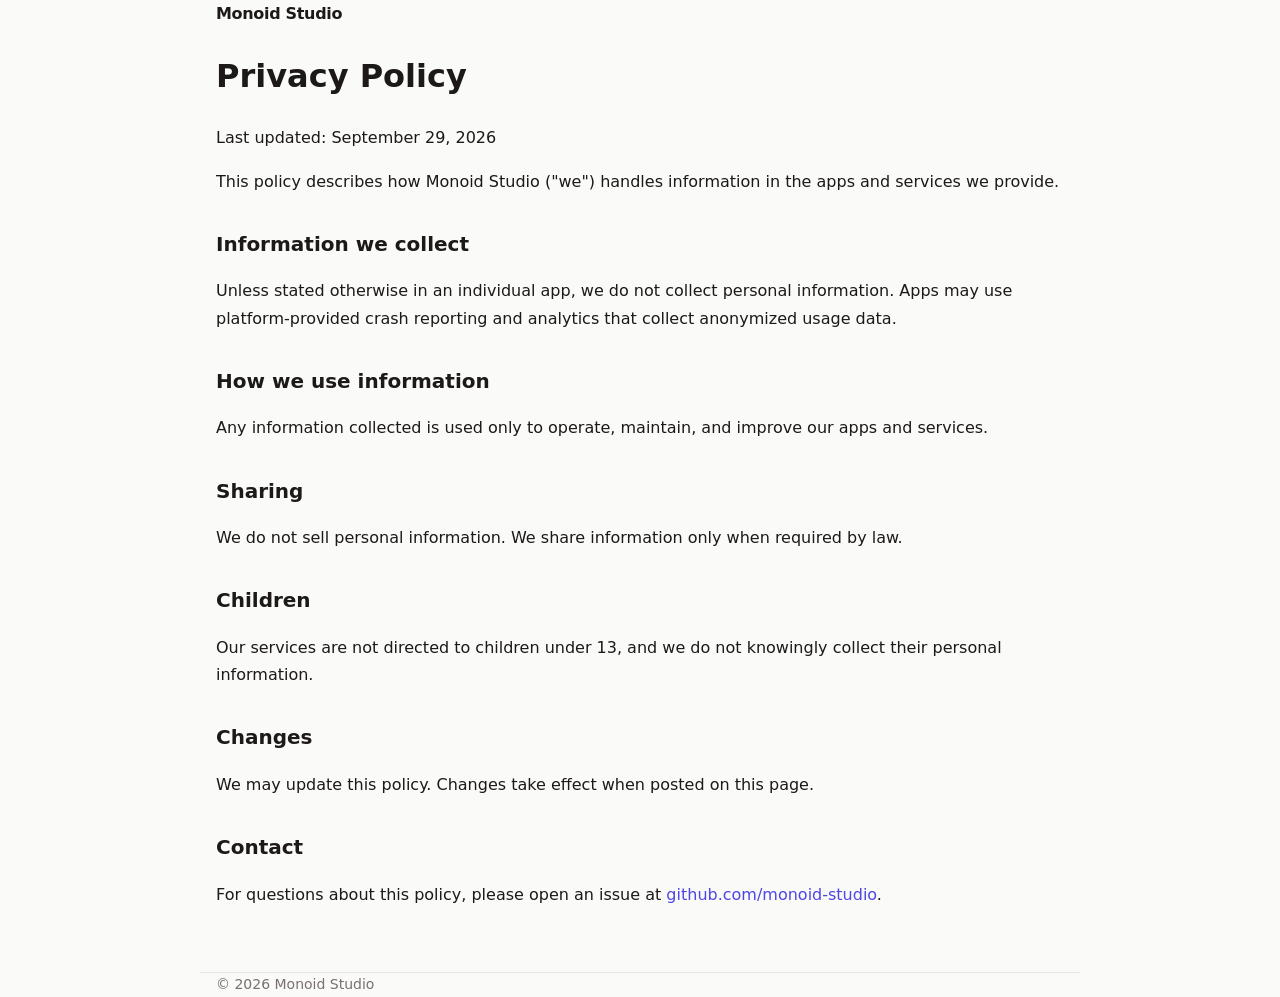
==== privacy.html @ dab2a357 "feat: add initial Monoid Studio website Co-Authored-By: Claude Opus 5.5 <noreply@anthropic.com>" ====
<!doctype html>
<html lang="en">
<head>
  <meta charset="utf-8">
  <meta name="viewport" content="width=device-width, initial-scale=1">
  <title>Privacy Policy – Monoid Studio</title>
  <link rel="stylesheet" href="style.css">
</head>
<body>
  <header class="container">
    <a class="logo" href="/">Monoid Studio</a>
  </header>

  <main class="container prose">
    <h1>Privacy Policy</h1>
    <p>Last updated: September 29, 2026</p>
    <p>This policy describes how Monoid Studio ("we") handles information in the apps and services we provide.</p>

    <h2>Information we collect</h2>
    <p>Unless stated otherwise in an individual app, we do not collect personal information. Apps may use platform-provided crash reporting and analytics that collect anonymized usage data.</p>

    <h2>How we use information</h2>
    <p>Any information collected is used only to operate, maintain, and improve our apps and services.</p>

    <h2>Sharing</h2>
    <p>We do not sell personal information. We share information only when required by law.</p>

    <h2>Children</h2>
    <p>Our services are not directed to children under 13, and we do not knowingly collect their personal information.</p>

    <h2>Changes</h2>
    <p>We may update this policy. Changes take effect when posted on this page.</p>

    <h2>Contact</h2>
    <p>For questions about this policy, please open an issue at <a href="https://github.com/monoid-studio">github.com/monoid-studio</a>.</p>
  </main>

  <footer class="container">
    <span>&copy; 2026 Monoid Studio</span>
  </footer>
</body>
</html>
---- style.css ----
:root {
  --bg: #fafaf9;
  --fg: #1c1917;
  --muted: #78716c;
  --line: #e7e5e4;
  --card: #ffffff;
  --accent: #4f46e5;
}

@media (prefers-color-scheme: dark) {
  :root {
    --bg: #0c0a09;
    --fg: #f5f5f4;
    --muted: #a8a29e;
    --line: #292524;
    --card: #1c1917;
    --accent: #818cf8;
  }
}

* { box-sizing: border-box; }

body {
  margin: 0;
  background: var(--bg);
  color: var(--fg);
  font: 16px/1.7 system-ui, -apple-system, "Segoe UI", sans-serif;
}

a { color: var(--accent); text-decoration: none; }
a:hover { text-decoration: underline; }

.container { max-width: 880px; margin: 0 auto; padding: 0 16px; }

header { display: flex; justify-content: space-between; align-items: center; padding-top: 24px; padding-bottom: 24px; }
.logo { color: var(--fg); font-weight: 700; letter-spacing: -0.02em; }
nav a { margin-left: 20px; color: var(--muted); }

.hero { padding: 72px 0 48px; }
.hero h1 { font-size: clamp(2rem, 6vw, 3.25rem); line-height: 1.15; letter-spacing: -0.03em; margin: 0 0 20px; }
.hero p { color: var(--muted); font-size: 1.125rem; max-width: 600px; }

section { padding: 32px 0; border-top: 1px solid var(--line); }
.hero { border-top: none; }
h2 { font-size: 1.25rem; margin-top: 0; }

.cards { display: grid; grid-template-columns: repeat(auto-fit, minmax(220px, 1fr)); gap: 16px; }
.cards article { background: var(--card); border: 1px solid var(--line); border-radius: 12px; padding: 20px; }
.cards h3 { margin: 0 0 8px; font-size: 1rem; }
.cards p { margin: 0; color: var(--muted); }

dl { display: grid; grid-template-columns: max-content 1fr; gap: 8px 24px; }
dt { color: var(--muted); }
dd { margin: 0; }

.prose { padding-bottom: 48px; }
.prose h2 { margin-top: 32px; }

footer { display: flex; justify-content: space-between; padding-top: 32px; padding-bottom: 48px; color: var(--muted); font-size: 0.875rem; border-top: 1px solid var(--line); }
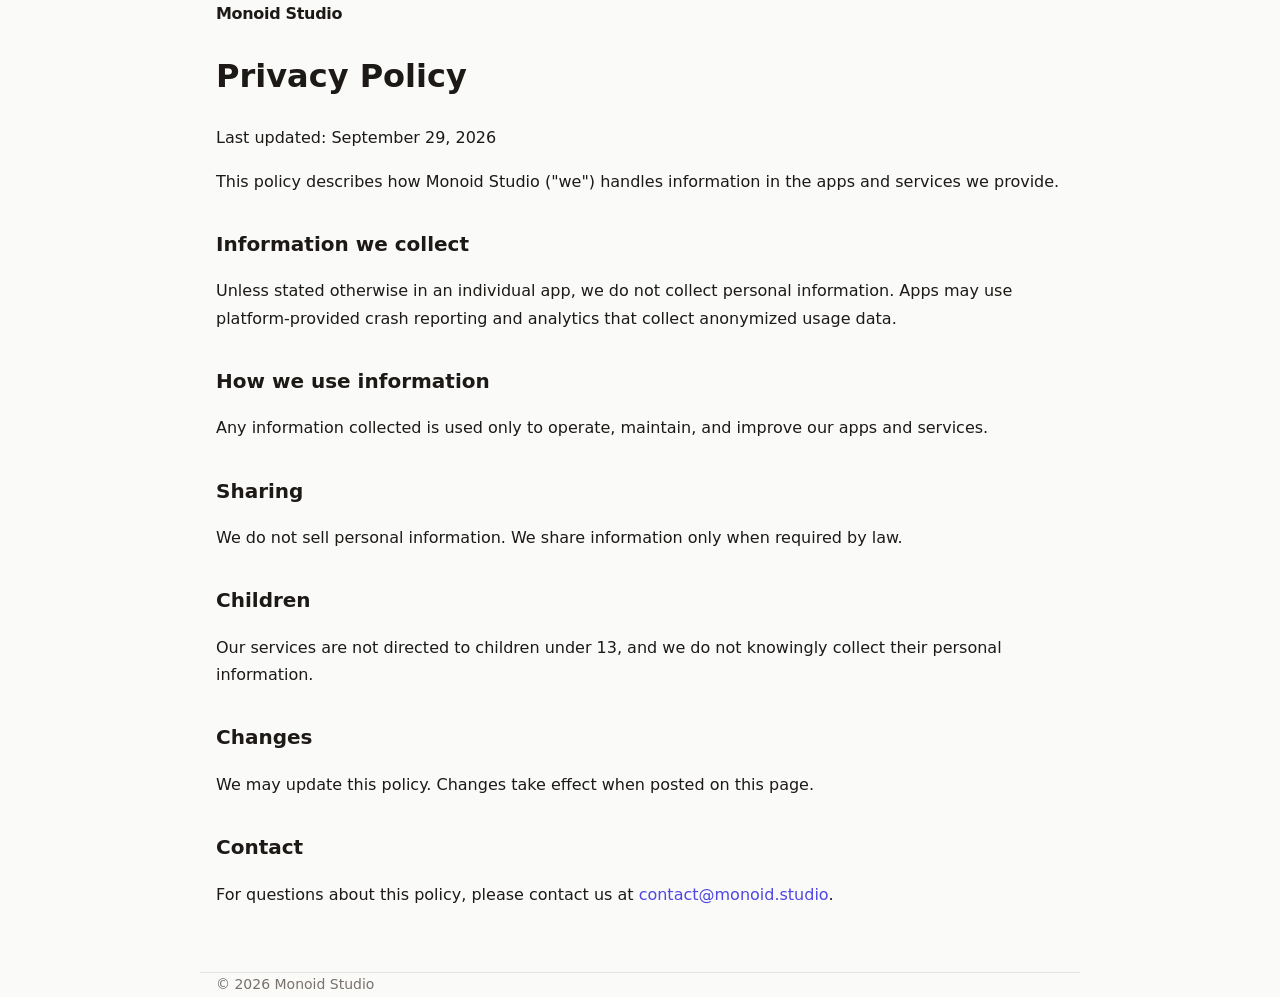
==== commit e642b98d: "feat: use monoid.studio custom domain and add contact email Co-Authored-By: Claude Opus 5.5 <noreply" ====
--- a/privacy.html
+++ b/privacy.html
@@ -32,7 +32,7 @@
     <p>We may update this policy. Changes take effect when posted on this page.</p>
 
     <h2>Contact</h2>
-    <p>For questions about this policy, please open an issue at <a href="https://github.com/monoid-studio">github.com/monoid-studio</a>.</p>
+    <p>For questions about this policy, please contact us at <a href="mailto:contact@monoid.studio">contact@monoid.studio</a>.</p>
   </main>
 
   <footer class="container">
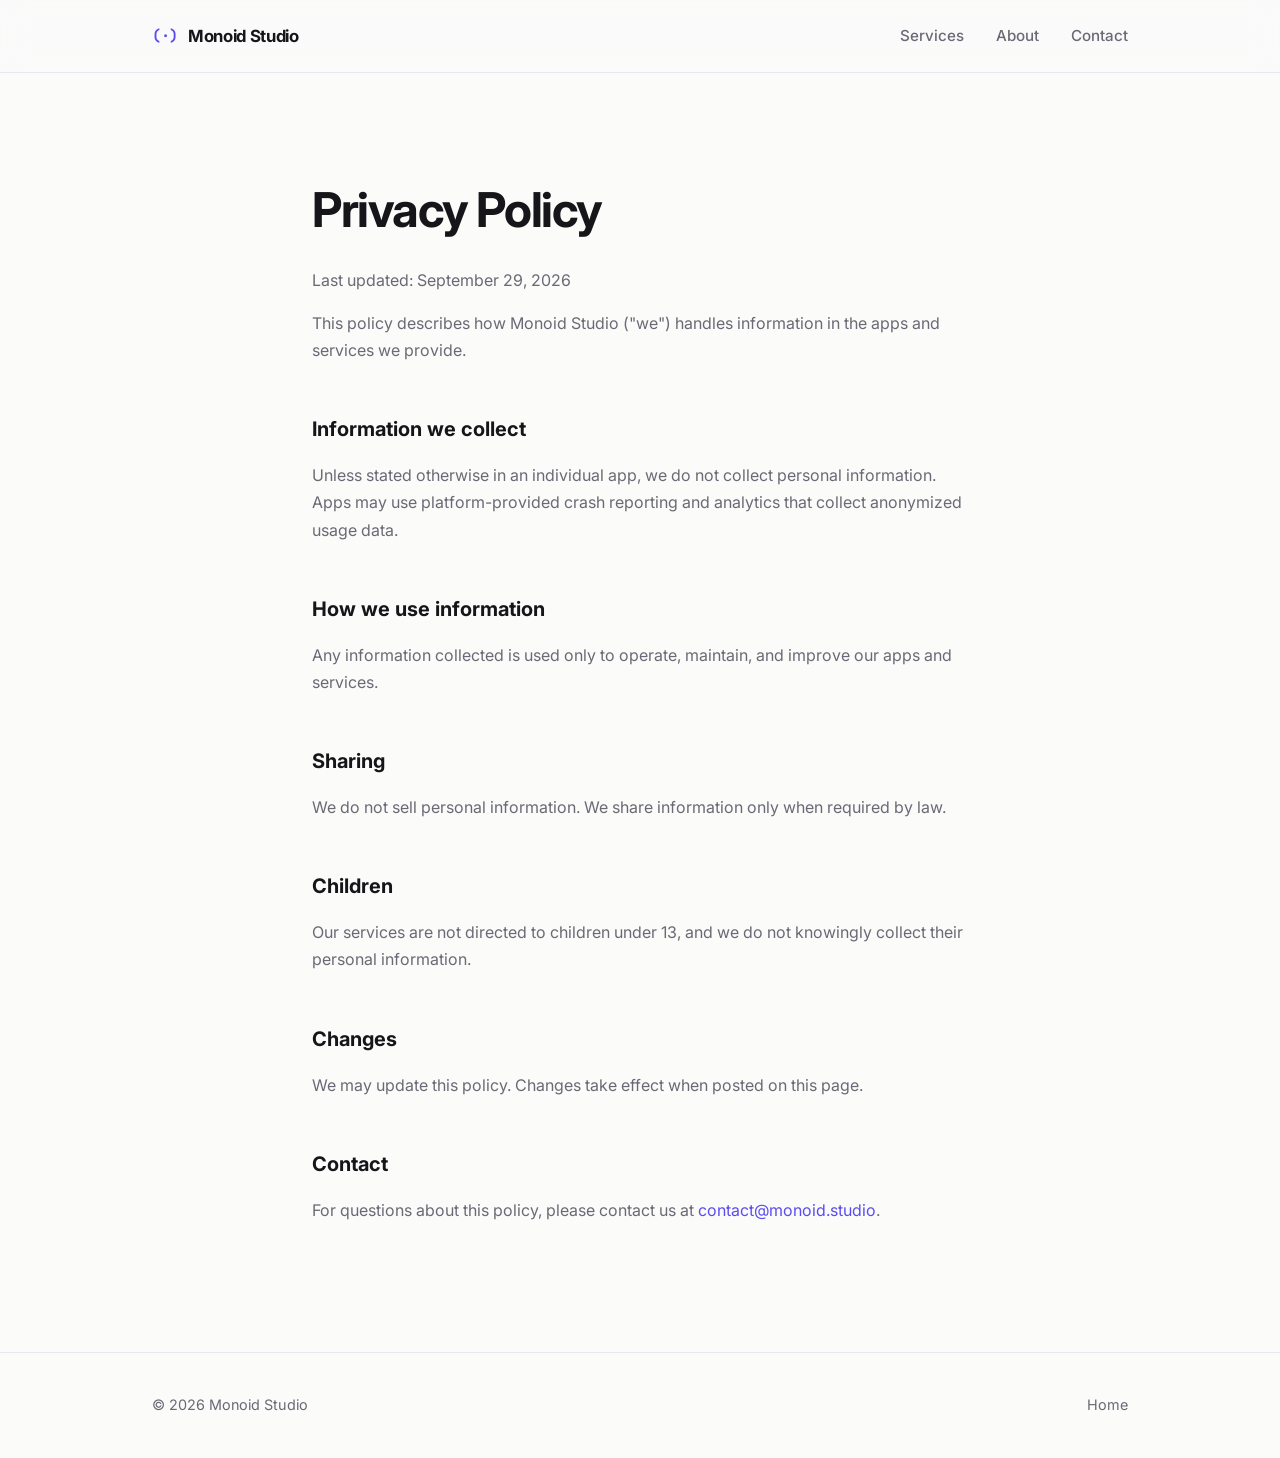
==== commit 4ad50fc0: "style: refresh site design with sticky header and roomier layout Co-Authored-By: Claude Opus 5.5 <no" ====
--- a/privacy.html
+++ b/privacy.html
@@ -4,11 +4,17 @@
   <meta charset="utf-8">
   <meta name="viewport" content="width=device-width, initial-scale=1">
   <title>Privacy Policy – Monoid Studio</title>
+  <link rel="preconnect" href="https://fonts.googleapis.com">
+  <link rel="preconnect" href="https://fonts.gstatic.com" crossorigin>
+  <link rel="stylesheet" href="https://fonts.googleapis.com/css2?family=Inter:wght@400;500;600;700&family=JetBrains+Mono:wght@500&display=swap">
   <link rel="stylesheet" href="style.css">
 </head>
 <body>
-  <header class="container">
-    <a class="logo" href="/">Monoid Studio</a>
+  <header class="site-header">
+    <div class="container header-inner">
+      <a class="logo" href="/"><span class="logo-mark">(·)</span>Monoid Studio</a>
+      <nav><a href="/#services">Services</a><a href="/#about">About</a><a href="/#contact">Contact</a></nav>
+    </div>
   </header>
 
   <main class="container prose">
@@ -35,8 +41,11 @@
     <p>For questions about this policy, please contact us at <a href="mailto:contact@monoid.studio">contact@monoid.studio</a>.</p>
   </main>
 
-  <footer class="container">
-    <span>&copy; 2026 Monoid Studio</span>
+  <footer class="site-footer">
+    <div class="container footer-inner">
+      <span>&copy; 2026 Monoid Studio</span>
+      <a href="/">Home</a>
+    </div>
   </footer>
 </body>
 </html>
--- a/style.css
+++ b/style.css
@@ -1,59 +1,123 @@
 :root {
-  --bg: #fafaf9;
-  --fg: #1c1917;
-  --muted: #78716c;
-  --line: #e7e5e4;
+  --bg: #fbfbfa;
+  --fg: #16151a;
+  --muted: #6b6975;
+  --line: #e8e6ee;
   --card: #ffffff;
-  --accent: #4f46e5;
+  --accent: #5b4cf0;
+  --accent-soft: rgba(91, 76, 240, 0.12);
+  --header-bg: rgba(251, 251, 250, 0.8);
 }
 
 @media (prefers-color-scheme: dark) {
   :root {
-    --bg: #0c0a09;
-    --fg: #f5f5f4;
-    --muted: #a8a29e;
-    --line: #292524;
-    --card: #1c1917;
-    --accent: #818cf8;
+    --bg: #0d0c11;
+    --fg: #f3f2f7;
+    --muted: #9d9aab;
+    --line: #25232e;
+    --card: #15141b;
+    --accent: #8b80ff;
+    --accent-soft: rgba(139, 128, 255, 0.16);
+    --header-bg: rgba(13, 12, 17, 0.75);
   }
 }
 
 * { box-sizing: border-box; }
 
+html { scroll-behavior: smooth; scroll-padding-top: 88px; }
+
 body {
   margin: 0;
   background: var(--bg);
   color: var(--fg);
-  font: 16px/1.7 system-ui, -apple-system, "Segoe UI", sans-serif;
+  font: 16px/1.7 "Inter", system-ui, -apple-system, "Segoe UI", sans-serif;
+  -webkit-font-smoothing: antialiased;
 }
 
 a { color: var(--accent); text-decoration: none; }
 a:hover { text-decoration: underline; }
 
-.container { max-width: 880px; margin: 0 auto; padding: 0 16px; }
+.container { max-width: 1040px; margin: 0 auto; padding: 0 32px; }
 
-header { display: flex; justify-content: space-between; align-items: center; padding-top: 24px; padding-bottom: 24px; }
-.logo { color: var(--fg); font-weight: 700; letter-spacing: -0.02em; }
-nav a { margin-left: 20px; color: var(--muted); }
+/* Header */
+.site-header {
+  position: sticky; top: 0; z-index: 10;
+  background: var(--header-bg);
+  backdrop-filter: saturate(180%) blur(12px);
+  -webkit-backdrop-filter: saturate(180%) blur(12px);
+  border-bottom: 1px solid var(--line);
+}
+.header-inner { display: flex; justify-content: space-between; align-items: center; height: 72px; }
+.logo { white-space: nowrap; display: flex; align-items: center; gap: 10px; color: var(--fg); font-weight: 700; font-size: 1.05rem; letter-spacing: -0.02em; }
+.logo:hover { text-decoration: none; }
+.logo-mark { font-family: "JetBrains Mono", monospace; color: var(--accent); font-size: 0.95rem; }
+nav { display: flex; gap: 32px; }
+nav a { color: var(--muted); font-size: 0.95rem; font-weight: 500; }
+nav a:hover { color: var(--fg); text-decoration: none; }
 
-.hero { padding: 72px 0 48px; }
-.hero h1 { font-size: clamp(2rem, 6vw, 3.25rem); line-height: 1.15; letter-spacing: -0.03em; margin: 0 0 20px; }
-.hero p { color: var(--muted); font-size: 1.125rem; max-width: 600px; }
+/* Hero */
+.hero {
+  padding: 140px 0 120px;
+  background:
+    radial-gradient(600px 300px at 85% 10%, var(--accent-soft), transparent 70%),
+    radial-gradient(500px 260px at 10% 90%, var(--accent-soft), transparent 70%);
+}
+.eyebrow { font-family: "JetBrains Mono", monospace; font-size: 0.85rem; color: var(--accent); margin: 0 0 24px; }
+.hero h1 { font-size: clamp(2.4rem, 6.5vw, 4.25rem); line-height: 1.08; letter-spacing: -0.04em; margin: 0 0 28px; font-weight: 700; }
+.accent { color: var(--accent); }
+.lead { color: var(--muted); font-size: 1.2rem; max-width: 560px; margin: 0 0 40px; }
+.actions { display: flex; gap: 12px; flex-wrap: wrap; }
+.button {
+  display: inline-block; padding: 12px 22px; border-radius: 999px;
+  border: 1px solid var(--line); background: var(--card); color: var(--fg);
+  font-weight: 600; font-size: 0.95rem; transition: transform 0.15s, border-color 0.15s;
+}
+.button:hover { text-decoration: none; transform: translateY(-1px); border-color: var(--muted); }
+.button.primary { background: var(--accent); border-color: var(--accent); color: #fff; }
 
-section { padding: 32px 0; border-top: 1px solid var(--line); }
-.hero { border-top: none; }
-h2 { font-size: 1.25rem; margin-top: 0; }
+/* Sections */
+.section { padding: 112px 0; border-top: 1px solid var(--line); }
+.section-label { font-family: "JetBrains Mono", monospace; font-size: 0.8rem; color: var(--muted); margin: 0 0 12px; text-transform: uppercase; letter-spacing: 0.08em; }
+.section h2 { font-size: clamp(1.75rem, 4vw, 2.5rem); letter-spacing: -0.03em; line-height: 1.2; margin: 0 0 48px; }
+.muted { color: var(--muted); font-size: 1.1rem; margin: 0; }
+.two-col { display: grid; grid-template-columns: 1fr 1.3fr; gap: 64px; align-items: start; }
+.two-col h2 { margin-bottom: 0; }
 
-.cards { display: grid; grid-template-columns: repeat(auto-fit, minmax(220px, 1fr)); gap: 16px; }
-.cards article { background: var(--card); border: 1px solid var(--line); border-radius: 12px; padding: 20px; }
-.cards h3 { margin: 0 0 8px; font-size: 1rem; }
+.cards { display: grid; grid-template-columns: repeat(auto-fit, minmax(260px, 1fr)); gap: 20px; }
+.cards article {
+  background: var(--card); border: 1px solid var(--line); border-radius: 16px; padding: 32px;
+  transition: border-color 0.2s, transform 0.2s;
+}
+.cards article:hover { border-color: var(--accent); transform: translateY(-2px); }
+.card-num { font-family: "JetBrains Mono", monospace; font-size: 0.8rem; color: var(--accent); }
+.cards h3 { margin: 16px 0 10px; font-size: 1.15rem; letter-spacing: -0.01em; }
 .cards p { margin: 0; color: var(--muted); }
 
-dl { display: grid; grid-template-columns: max-content 1fr; gap: 8px 24px; }
-dt { color: var(--muted); }
-dd { margin: 0; }
+.info { display: grid; grid-template-columns: max-content 1fr; gap: 16px 48px; margin: 0; font-size: 1.05rem; }
+.info dt { color: var(--muted); }
+.info dd { margin: 0; }
 
-.prose { padding-bottom: 48px; }
-.prose h2 { margin-top: 32px; }
+/* Privacy page */
+.prose { max-width: 720px; padding-top: 96px; padding-bottom: 112px; }
+.prose h1 { font-size: clamp(2rem, 5vw, 3rem); letter-spacing: -0.03em; margin: 0 0 8px; }
+.prose h2 { font-size: 1.25rem; margin: 48px 0 12px; }
+.prose p { color: var(--muted); }
 
-footer { display: flex; justify-content: space-between; padding-top: 32px; padding-bottom: 48px; color: var(--muted); font-size: 0.875rem; border-top: 1px solid var(--line); }
+/* Footer */
+.site-footer { border-top: 1px solid var(--line); color: var(--muted); font-size: 0.9rem; }
+.footer-inner { display: flex; justify-content: space-between; padding-top: 40px; padding-bottom: 40px; }
+.footer-inner a { color: var(--muted); }
+
+@media (max-width: 640px) {
+  .container { padding: 0 20px; }
+  .header-inner { height: 64px; }
+  nav { gap: 16px; }
+  nav a:not(:last-child) { display: none; }
+  nav a { font-size: 0.875rem; }
+  .hero { padding: 88px 0 80px; }
+  .section { padding: 80px 0; }
+  .two-col { grid-template-columns: 1fr; gap: 24px; }
+  .info { grid-template-columns: 1fr; gap: 4px; }
+  .info dd { margin-bottom: 16px; }
+  .footer-inner { flex-direction: column; gap: 8px; }
+}
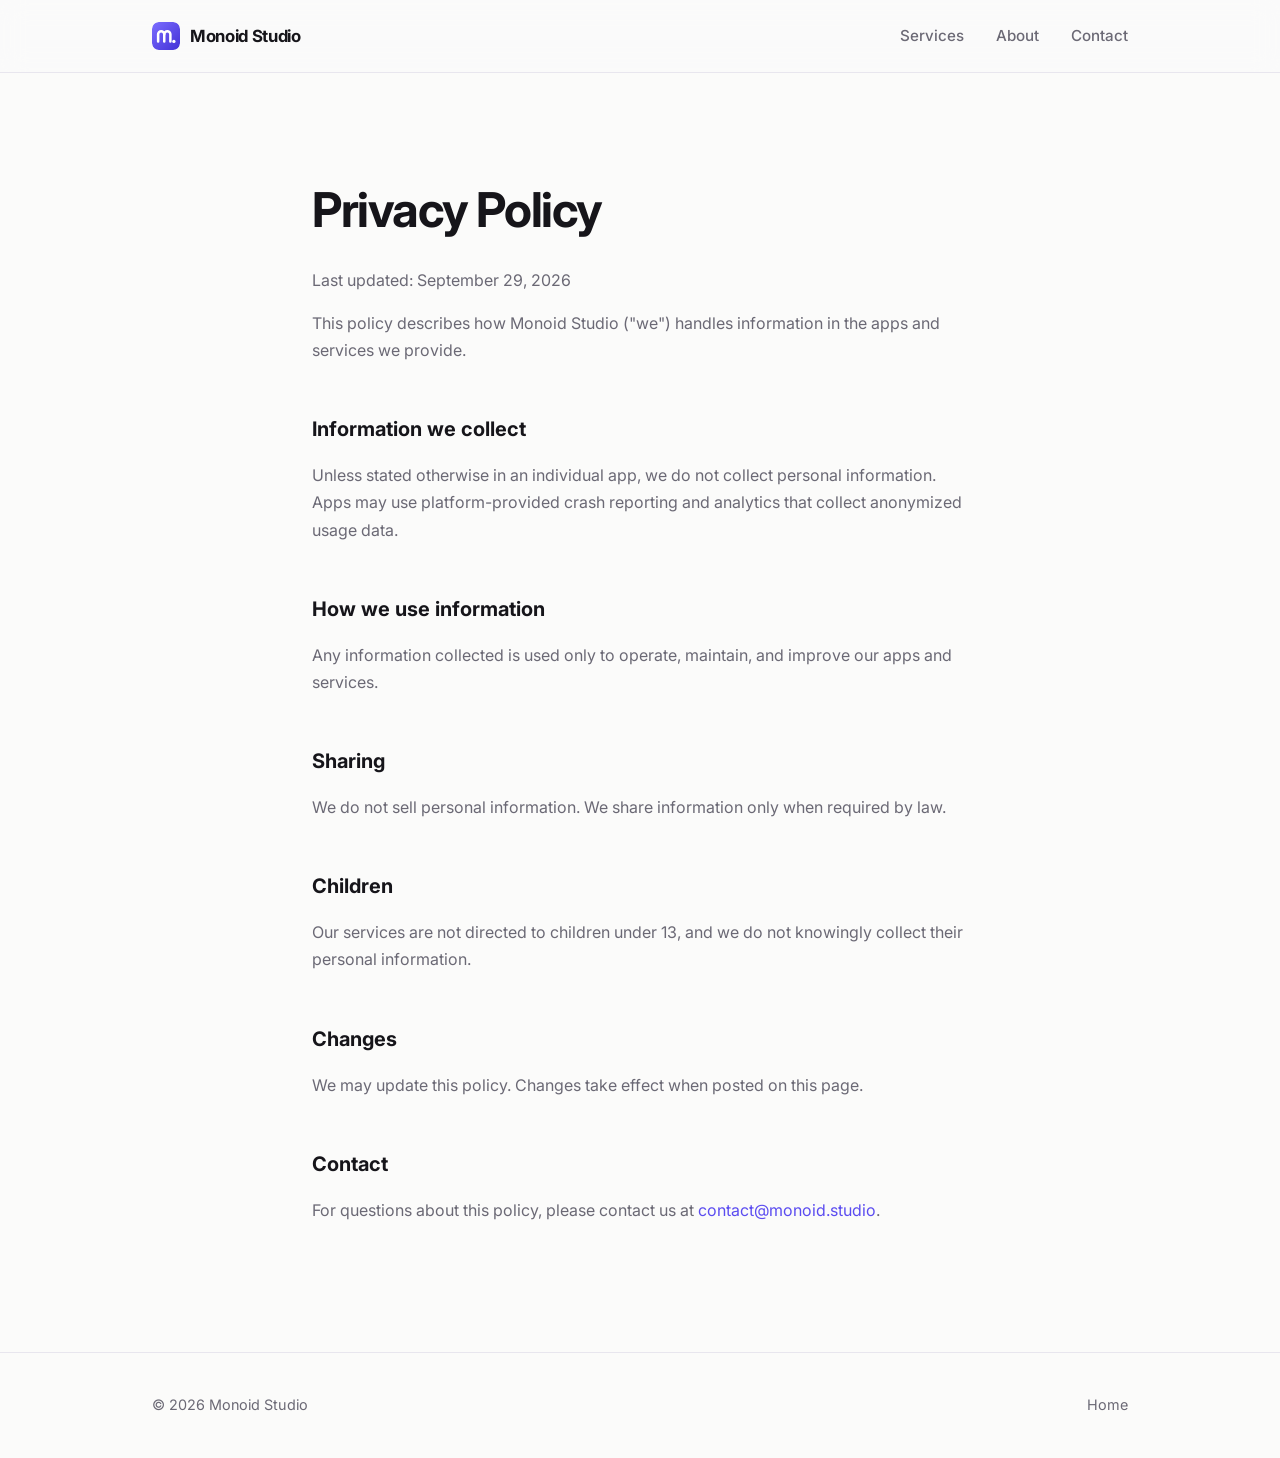
==== commit 0456d13d: "feat: add Monoid Studio logo and favicon Co-Authored-By: Claude Opus 5.5 <noreply@anthropic.com>" ====
--- a/privacy.html
+++ b/privacy.html
@@ -7,12 +7,15 @@
   <link rel="preconnect" href="https://fonts.googleapis.com">
   <link rel="preconnect" href="https://fonts.gstatic.com" crossorigin>
   <link rel="stylesheet" href="https://fonts.googleapis.com/css2?family=Inter:wght@400;500;600;700&family=JetBrains+Mono:wght@500&display=swap">
+  <link rel="icon" href="/logo.svg" type="image/svg+xml">
+  <link rel="apple-touch-icon" href="/apple-touch-icon.png">
+  <meta property="og:image" content="https://monoid.studio/logo.png">
   <link rel="stylesheet" href="style.css">
 </head>
 <body>
   <header class="site-header">
     <div class="container header-inner">
-      <a class="logo" href="/"><span class="logo-mark">(·)</span>Monoid Studio</a>
+      <a class="logo" href="/"><img class="logo-mark" src="/logo.svg" alt="" width="28" height="28">Monoid Studio</a>
       <nav><a href="/#services">Services</a><a href="/#about">About</a><a href="/#contact">Contact</a></nav>
     </div>
   </header>
--- a/style.css
+++ b/style.css
@@ -50,7 +50,7 @@
 .header-inner { display: flex; justify-content: space-between; align-items: center; height: 72px; }
 .logo { white-space: nowrap; display: flex; align-items: center; gap: 10px; color: var(--fg); font-weight: 700; font-size: 1.05rem; letter-spacing: -0.02em; }
 .logo:hover { text-decoration: none; }
-.logo-mark { font-family: "JetBrains Mono", monospace; color: var(--accent); font-size: 0.95rem; }
+.logo-mark { display: block; border-radius: 7px; }
 nav { display: flex; gap: 32px; }
 nav a { color: var(--muted); font-size: 0.95rem; font-weight: 500; }
 nav a:hover { color: var(--fg); text-decoration: none; }
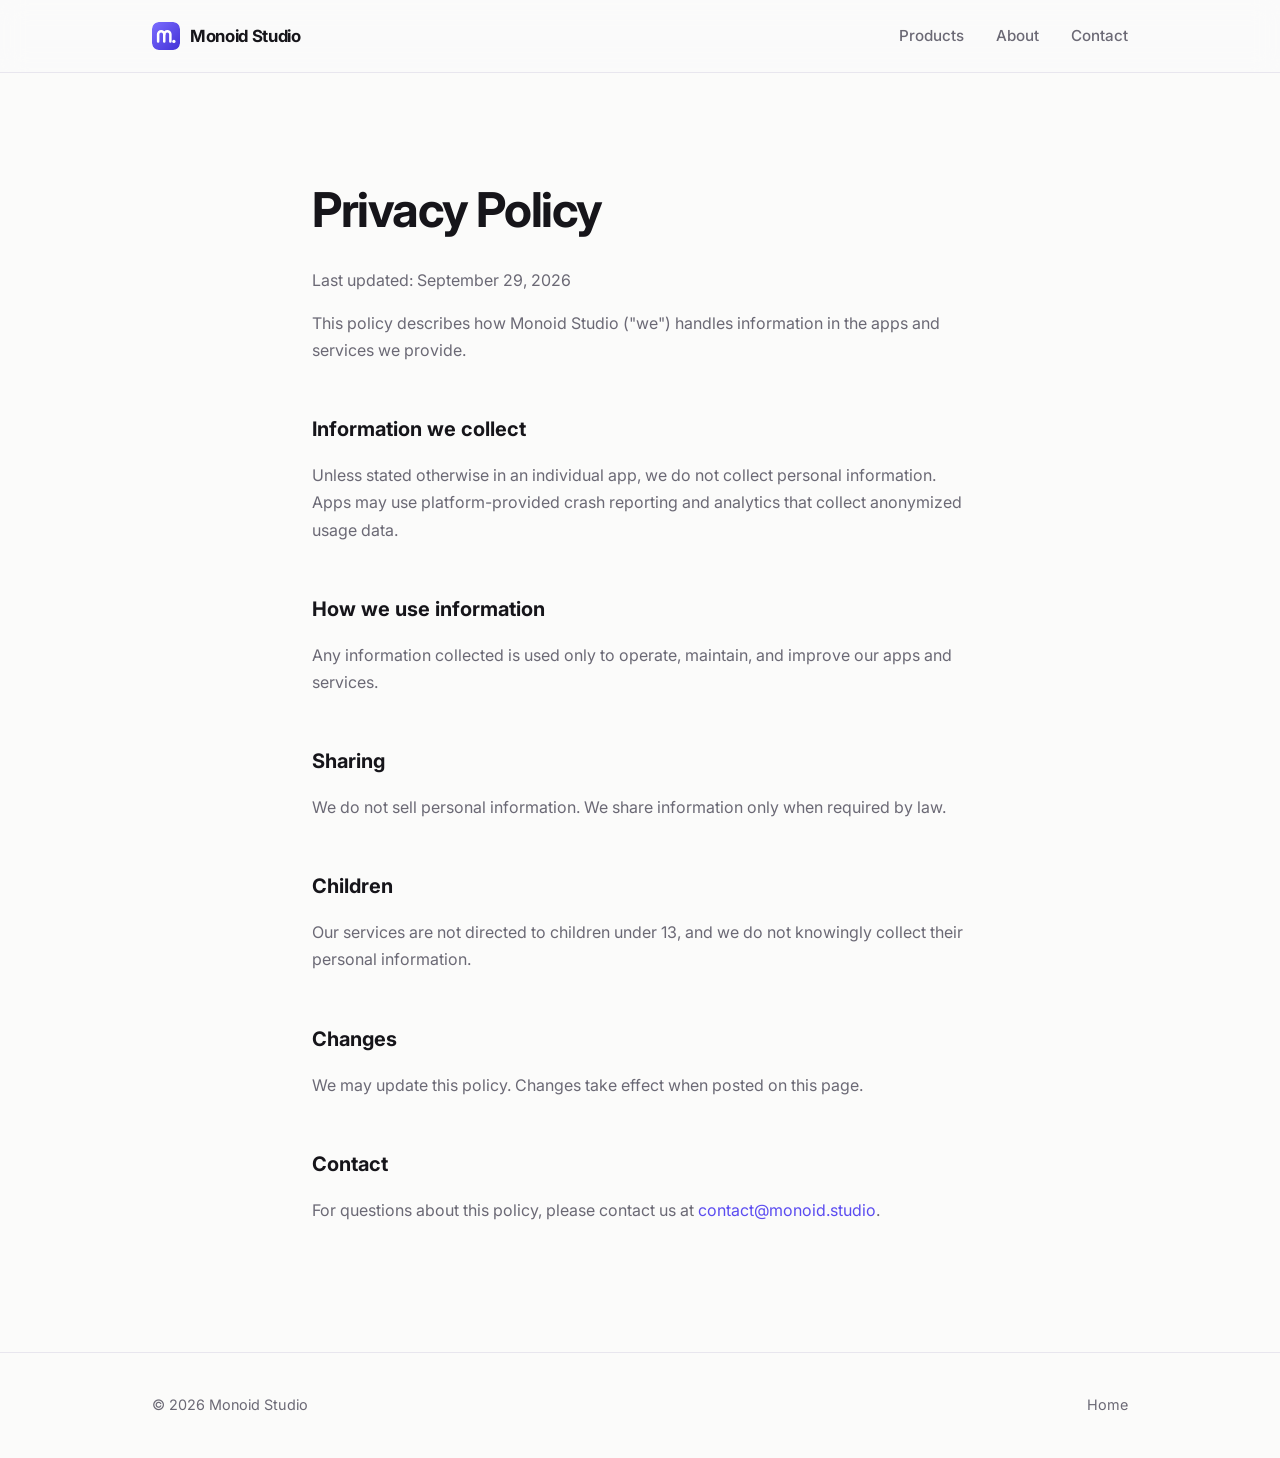
==== commit 5c3bc75d: "feat: add products section and drop contract services Link to deariary from a new Products section a" ====
--- a/privacy.html
+++ b/privacy.html
@@ -16,7 +16,7 @@
   <header class="site-header">
     <div class="container header-inner">
       <a class="logo" href="/"><img class="logo-mark" src="/logo.svg" alt="" width="28" height="28">Monoid Studio</a>
-      <nav><a href="/#services">Services</a><a href="/#about">About</a><a href="/#contact">Contact</a></nav>
+      <nav><a href="/#products">Products</a><a href="/#about">About</a><a href="/#contact">Contact</a></nav>
     </div>
   </header>
 
--- a/style.css
+++ b/style.css
@@ -92,6 +92,7 @@
 .card-num { font-family: "JetBrains Mono", monospace; font-size: 0.8rem; color: var(--accent); }
 .cards h3 { margin: 16px 0 10px; font-size: 1.15rem; letter-spacing: -0.01em; }
 .cards p { margin: 0; color: var(--muted); }
+.card-link { display: inline-block; margin-top: 20px; font-weight: 600; font-size: 0.95rem; }
 
 .info { display: grid; grid-template-columns: max-content 1fr; gap: 16px 48px; margin: 0; font-size: 1.05rem; }
 .info dt { color: var(--muted); }
